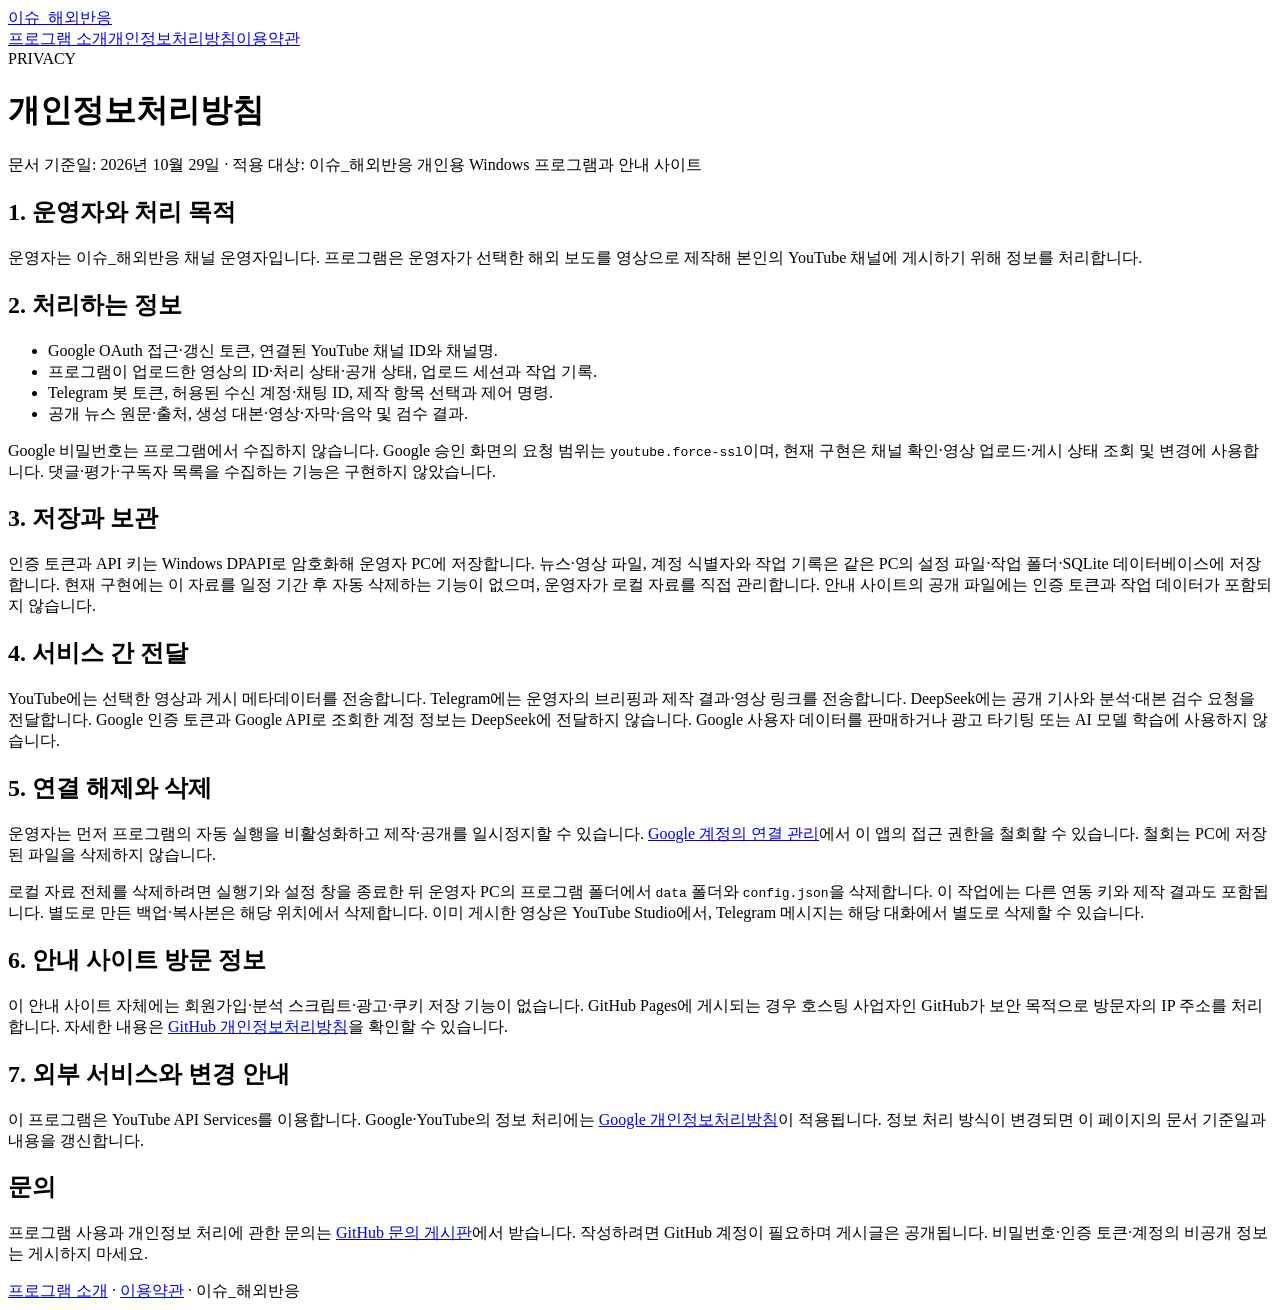
==== privacy.html @ a367c281 "Add privacy.html" ====
<!doctype html>
<html lang="ko"><head><meta charset="utf-8"><meta name="viewport" content="width=device-width,initial-scale=1"><title>개인정보처리방침 — 이슈_해외반응</title><link rel="stylesheet" href="styles.css"></head><body>
<header><a href="index.html">이슈_해외반응</a><nav aria-label="주 메뉴"><a href="index.html">프로그램 소개</a><a href="privacy.html" aria-current="page">개인정보처리방침</a><a href="terms.html">이용약관</a></nav></header>
<main><div class="eyebrow">PRIVACY</div><h1>개인정보처리방침</h1><p class="muted">문서 기준일: 2026년 10월 29일 · 적용 대상: 이슈_해외반응 개인용 Windows 프로그램과 안내 사이트</p>
<h2>1. 운영자와 처리 목적</h2><p>운영자는 이슈_해외반응 채널 운영자입니다. 프로그램은 운영자가 선택한 해외 보도를 영상으로 제작해 본인의 YouTube 채널에 게시하기 위해 정보를 처리합니다.</p>
<h2>2. 처리하는 정보</h2><ul><li>Google OAuth 접근·갱신 토큰, 연결된 YouTube 채널 ID와 채널명.</li><li>프로그램이 업로드한 영상의 ID·처리 상태·공개 상태, 업로드 세션과 작업 기록.</li><li>Telegram 봇 토큰, 허용된 수신 계정·채팅 ID, 제작 항목 선택과 제어 명령.</li><li>공개 뉴스 원문·출처, 생성 대본·영상·자막·음악 및 검수 결과.</li></ul><p>Google 비밀번호는 프로그램에서 수집하지 않습니다. Google 승인 화면의 요청 범위는 <code>youtube.force-ssl</code>이며, 현재 구현은 채널 확인·영상 업로드·게시 상태 조회 및 변경에 사용합니다. 댓글·평가·구독자 목록을 수집하는 기능은 구현하지 않았습니다.</p>
<h2>3. 저장과 보관</h2><p>인증 토큰과 API 키는 Windows DPAPI로 암호화해 운영자 PC에 저장합니다. 뉴스·영상 파일, 계정 식별자와 작업 기록은 같은 PC의 설정 파일·작업 폴더·SQLite 데이터베이스에 저장합니다. 현재 구현에는 이 자료를 일정 기간 후 자동 삭제하는 기능이 없으며, 운영자가 로컬 자료를 직접 관리합니다. 안내 사이트의 공개 파일에는 인증 토큰과 작업 데이터가 포함되지 않습니다.</p>
<h2>4. 서비스 간 전달</h2><p>YouTube에는 선택한 영상과 게시 메타데이터를 전송합니다. Telegram에는 운영자의 브리핑과 제작 결과·영상 링크를 전송합니다. DeepSeek에는 공개 기사와 분석·대본 검수 요청을 전달합니다. Google 인증 토큰과 Google API로 조회한 계정 정보는 DeepSeek에 전달하지 않습니다. Google 사용자 데이터를 판매하거나 광고 타기팅 또는 AI 모델 학습에 사용하지 않습니다.</p>
<h2>5. 연결 해제와 삭제</h2><p>운영자는 먼저 프로그램의 자동 실행을 비활성화하고 제작·공개를 일시정지할 수 있습니다. <a href="https://myaccount.google.com/connections">Google 계정의 연결 관리</a>에서 이 앱의 접근 권한을 철회할 수 있습니다. 철회는 PC에 저장된 파일을 삭제하지 않습니다.</p><p>로컬 자료 전체를 삭제하려면 실행기와 설정 창을 종료한 뒤 운영자 PC의 프로그램 폴더에서 <code>data</code> 폴더와 <code>config.json</code>을 삭제합니다. 이 작업에는 다른 연동 키와 제작 결과도 포함됩니다. 별도로 만든 백업·복사본은 해당 위치에서 삭제합니다. 이미 게시한 영상은 YouTube Studio에서, Telegram 메시지는 해당 대화에서 별도로 삭제할 수 있습니다.</p>
<h2>6. 안내 사이트 방문 정보</h2><p>이 안내 사이트 자체에는 회원가입·분석 스크립트·광고·쿠키 저장 기능이 없습니다. GitHub Pages에 게시되는 경우 호스팅 사업자인 GitHub가 보안 목적으로 방문자의 IP 주소를 처리합니다. 자세한 내용은 <a href="https://docs.github.com/en/site-policy/privacy-policies/github-general-privacy-statement">GitHub 개인정보처리방침</a>을 확인할 수 있습니다.</p>
<h2>7. 외부 서비스와 변경 안내</h2><p>이 프로그램은 YouTube API Services를 이용합니다. Google·YouTube의 정보 처리에는 <a href="https://policies.google.com/privacy?hl=ko">Google 개인정보처리방침</a>이 적용됩니다. 정보 처리 방식이 변경되면 이 페이지의 문서 기준일과 내용을 갱신합니다.</p><h2>문의</h2><p>프로그램 사용과 개인정보 처리에 관한 문의는 <a href="https://github.com/hdg4439/issue-overseas-pages/issues">GitHub 문의 게시판</a>에서 받습니다. 작성하려면 GitHub 계정이 필요하며 게시글은 공개됩니다. 비밀번호·인증 토큰·계정의 비공개 정보는 게시하지 마세요.</p></main>
<footer><a href="index.html">프로그램 소개</a> · <a href="terms.html">이용약관</a> · 이슈_해외반응</footer></body></html>
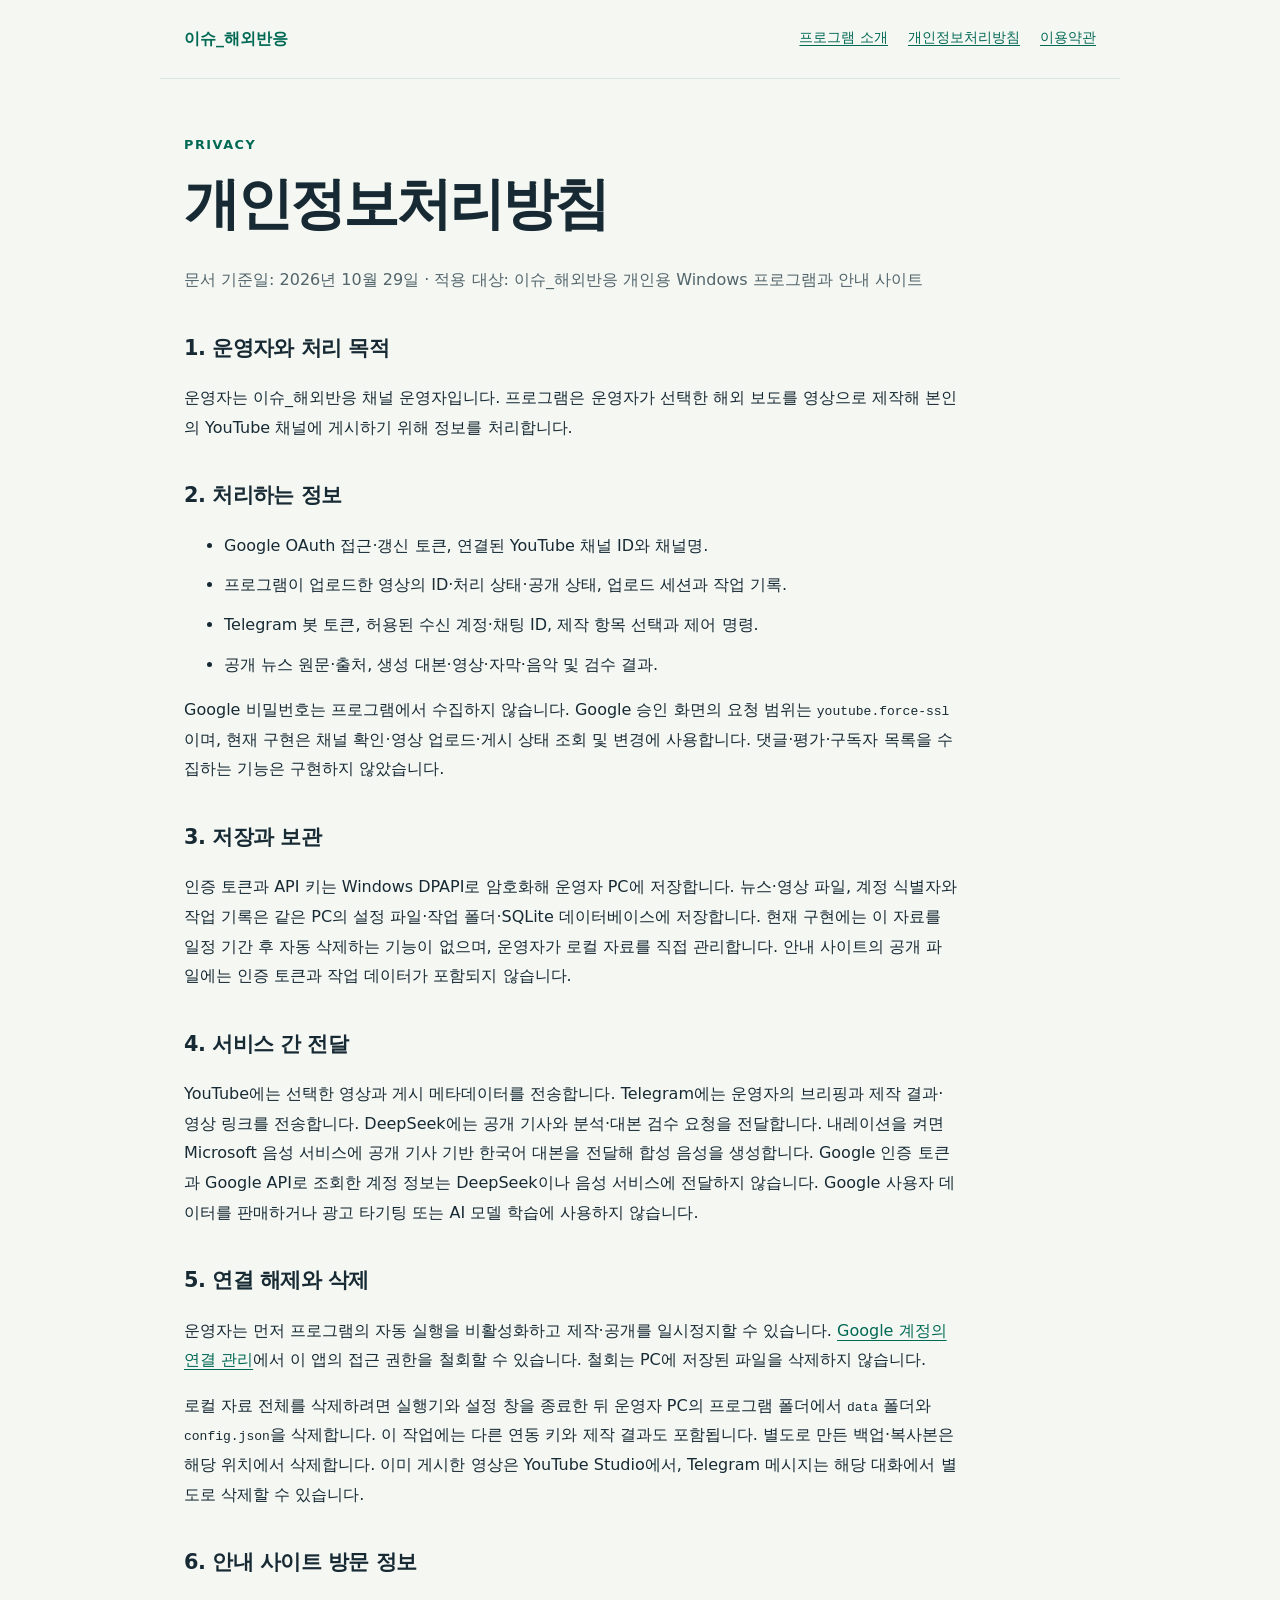
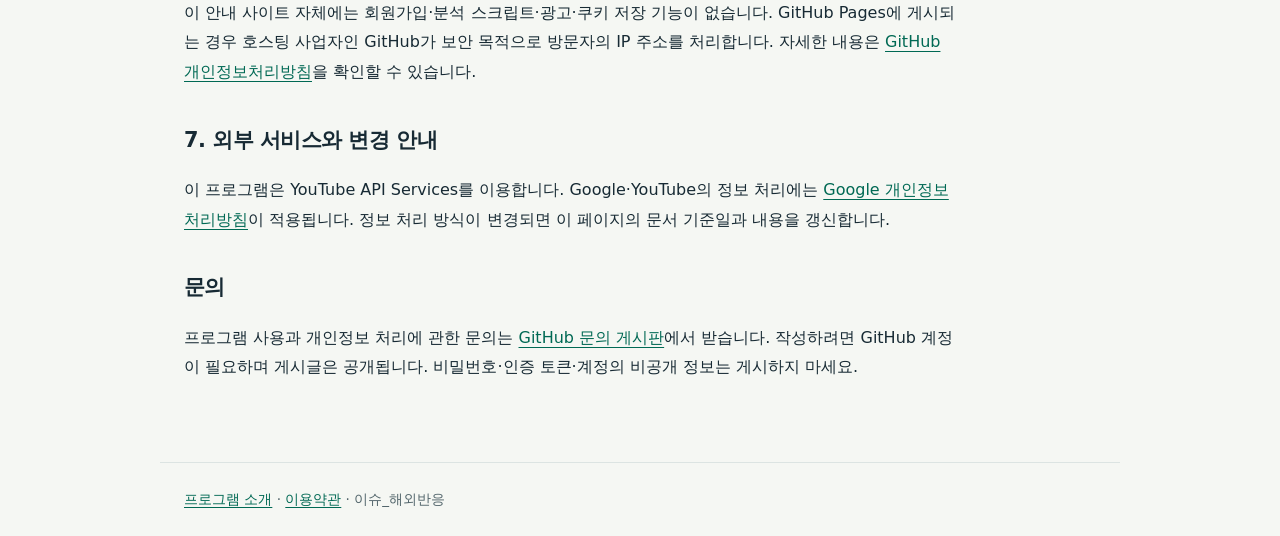
==== commit 26a94f28: "Document narration text processing by Microsoft speech service" ====
--- a/privacy.html
+++ b/privacy.html
@@ -5,7 +5,7 @@
 <h2>1. 운영자와 처리 목적</h2><p>운영자는 이슈_해외반응 채널 운영자입니다. 프로그램은 운영자가 선택한 해외 보도를 영상으로 제작해 본인의 YouTube 채널에 게시하기 위해 정보를 처리합니다.</p>
 <h2>2. 처리하는 정보</h2><ul><li>Google OAuth 접근·갱신 토큰, 연결된 YouTube 채널 ID와 채널명.</li><li>프로그램이 업로드한 영상의 ID·처리 상태·공개 상태, 업로드 세션과 작업 기록.</li><li>Telegram 봇 토큰, 허용된 수신 계정·채팅 ID, 제작 항목 선택과 제어 명령.</li><li>공개 뉴스 원문·출처, 생성 대본·영상·자막·음악 및 검수 결과.</li></ul><p>Google 비밀번호는 프로그램에서 수집하지 않습니다. Google 승인 화면의 요청 범위는 <code>youtube.force-ssl</code>이며, 현재 구현은 채널 확인·영상 업로드·게시 상태 조회 및 변경에 사용합니다. 댓글·평가·구독자 목록을 수집하는 기능은 구현하지 않았습니다.</p>
 <h2>3. 저장과 보관</h2><p>인증 토큰과 API 키는 Windows DPAPI로 암호화해 운영자 PC에 저장합니다. 뉴스·영상 파일, 계정 식별자와 작업 기록은 같은 PC의 설정 파일·작업 폴더·SQLite 데이터베이스에 저장합니다. 현재 구현에는 이 자료를 일정 기간 후 자동 삭제하는 기능이 없으며, 운영자가 로컬 자료를 직접 관리합니다. 안내 사이트의 공개 파일에는 인증 토큰과 작업 데이터가 포함되지 않습니다.</p>
-<h2>4. 서비스 간 전달</h2><p>YouTube에는 선택한 영상과 게시 메타데이터를 전송합니다. Telegram에는 운영자의 브리핑과 제작 결과·영상 링크를 전송합니다. DeepSeek에는 공개 기사와 분석·대본 검수 요청을 전달합니다. Google 인증 토큰과 Google API로 조회한 계정 정보는 DeepSeek에 전달하지 않습니다. Google 사용자 데이터를 판매하거나 광고 타기팅 또는 AI 모델 학습에 사용하지 않습니다.</p>
+<h2>4. 서비스 간 전달</h2><p>YouTube에는 선택한 영상과 게시 메타데이터를 전송합니다. Telegram에는 운영자의 브리핑과 제작 결과·영상 링크를 전송합니다. DeepSeek에는 공개 기사와 분석·대본 검수 요청을 전달합니다. 내레이션을 켜면 Microsoft 음성 서비스에 공개 기사 기반 한국어 대본을 전달해 합성 음성을 생성합니다. Google 인증 토큰과 Google API로 조회한 계정 정보는 DeepSeek이나 음성 서비스에 전달하지 않습니다. Google 사용자 데이터를 판매하거나 광고 타기팅 또는 AI 모델 학습에 사용하지 않습니다.</p>
 <h2>5. 연결 해제와 삭제</h2><p>운영자는 먼저 프로그램의 자동 실행을 비활성화하고 제작·공개를 일시정지할 수 있습니다. <a href="https://myaccount.google.com/connections">Google 계정의 연결 관리</a>에서 이 앱의 접근 권한을 철회할 수 있습니다. 철회는 PC에 저장된 파일을 삭제하지 않습니다.</p><p>로컬 자료 전체를 삭제하려면 실행기와 설정 창을 종료한 뒤 운영자 PC의 프로그램 폴더에서 <code>data</code> 폴더와 <code>config.json</code>을 삭제합니다. 이 작업에는 다른 연동 키와 제작 결과도 포함됩니다. 별도로 만든 백업·복사본은 해당 위치에서 삭제합니다. 이미 게시한 영상은 YouTube Studio에서, Telegram 메시지는 해당 대화에서 별도로 삭제할 수 있습니다.</p>
 <h2>6. 안내 사이트 방문 정보</h2><p>이 안내 사이트 자체에는 회원가입·분석 스크립트·광고·쿠키 저장 기능이 없습니다. GitHub Pages에 게시되는 경우 호스팅 사업자인 GitHub가 보안 목적으로 방문자의 IP 주소를 처리합니다. 자세한 내용은 <a href="https://docs.github.com/en/site-policy/privacy-policies/github-general-privacy-statement">GitHub 개인정보처리방침</a>을 확인할 수 있습니다.</p>
 <h2>7. 외부 서비스와 변경 안내</h2><p>이 프로그램은 YouTube API Services를 이용합니다. Google·YouTube의 정보 처리에는 <a href="https://policies.google.com/privacy?hl=ko">Google 개인정보처리방침</a>이 적용됩니다. 정보 처리 방식이 변경되면 이 페이지의 문서 기준일과 내용을 갱신합니다.</p><h2>문의</h2><p>프로그램 사용과 개인정보 처리에 관한 문의는 <a href="https://github.com/hdg4439/issue-overseas-pages/issues">GitHub 문의 게시판</a>에서 받습니다. 작성하려면 GitHub 계정이 필요하며 게시글은 공개됩니다. 비밀번호·인증 토큰·계정의 비공개 정보는 게시하지 마세요.</p></main>
--- a/styles.css
+++ b/styles.css
@@ -0,0 +1 @@
+:root{color-scheme:light;--ink:#172a34;--muted:#52656b;--line:#dce4e2;--accent:#006954;--paper:#f5f7f3}*{box-sizing:border-box}body{margin:0;background:var(--paper);color:var(--ink);font-family:system-ui,"Malgun Gothic",sans-serif;line-height:1.85}a{color:var(--accent);text-underline-offset:.22em;overflow-wrap:anywhere}a:focus-visible{outline:3px solid #e5aa28;outline-offset:4px}header,main,footer{max-width:960px;margin:auto;padding:24px}header{display:flex;justify-content:space-between;gap:20px;flex-wrap:wrap;border-bottom:1px solid var(--line)}header>a{font-weight:800;text-decoration:none}nav{display:flex;flex-wrap:wrap;gap:20px;font-size:.9rem}main{padding-top:54px;padding-bottom:64px}h1{font-size:clamp(2rem,5vw,3.5rem);line-height:1.3;letter-spacing:-.055em;margin:12px 0 24px}h2{font-size:1.3rem;letter-spacing:-.025em;margin:34px 0 10px}p{max-width:76ch}small,.muted{color:var(--muted)}.eyebrow{color:var(--accent);font-size:.8rem;font-weight:750;letter-spacing:.12em}.lead{font-size:1.13rem}.flow{border-block:1px solid var(--line);padding:24px 0;margin:36px 0;display:grid;grid-template-columns:repeat(3,1fr);gap:24px}.flow strong{display:block;font-size:1.1rem}.flow span{color:var(--muted);font-size:.9rem}.number{font-size:.8rem;color:var(--accent);display:block}.detail{padding:20px 24px;background:white;border-left:3px solid var(--accent)}li{margin-bottom:10px}footer{border-top:1px solid var(--line);font-size:.85rem;color:var(--muted)}@media(max-width:600px){header,main,footer{padding-inline:20px}.flow{grid-template-columns:1fr;gap:18px}main{padding-top:32px}nav{gap:12px}}
